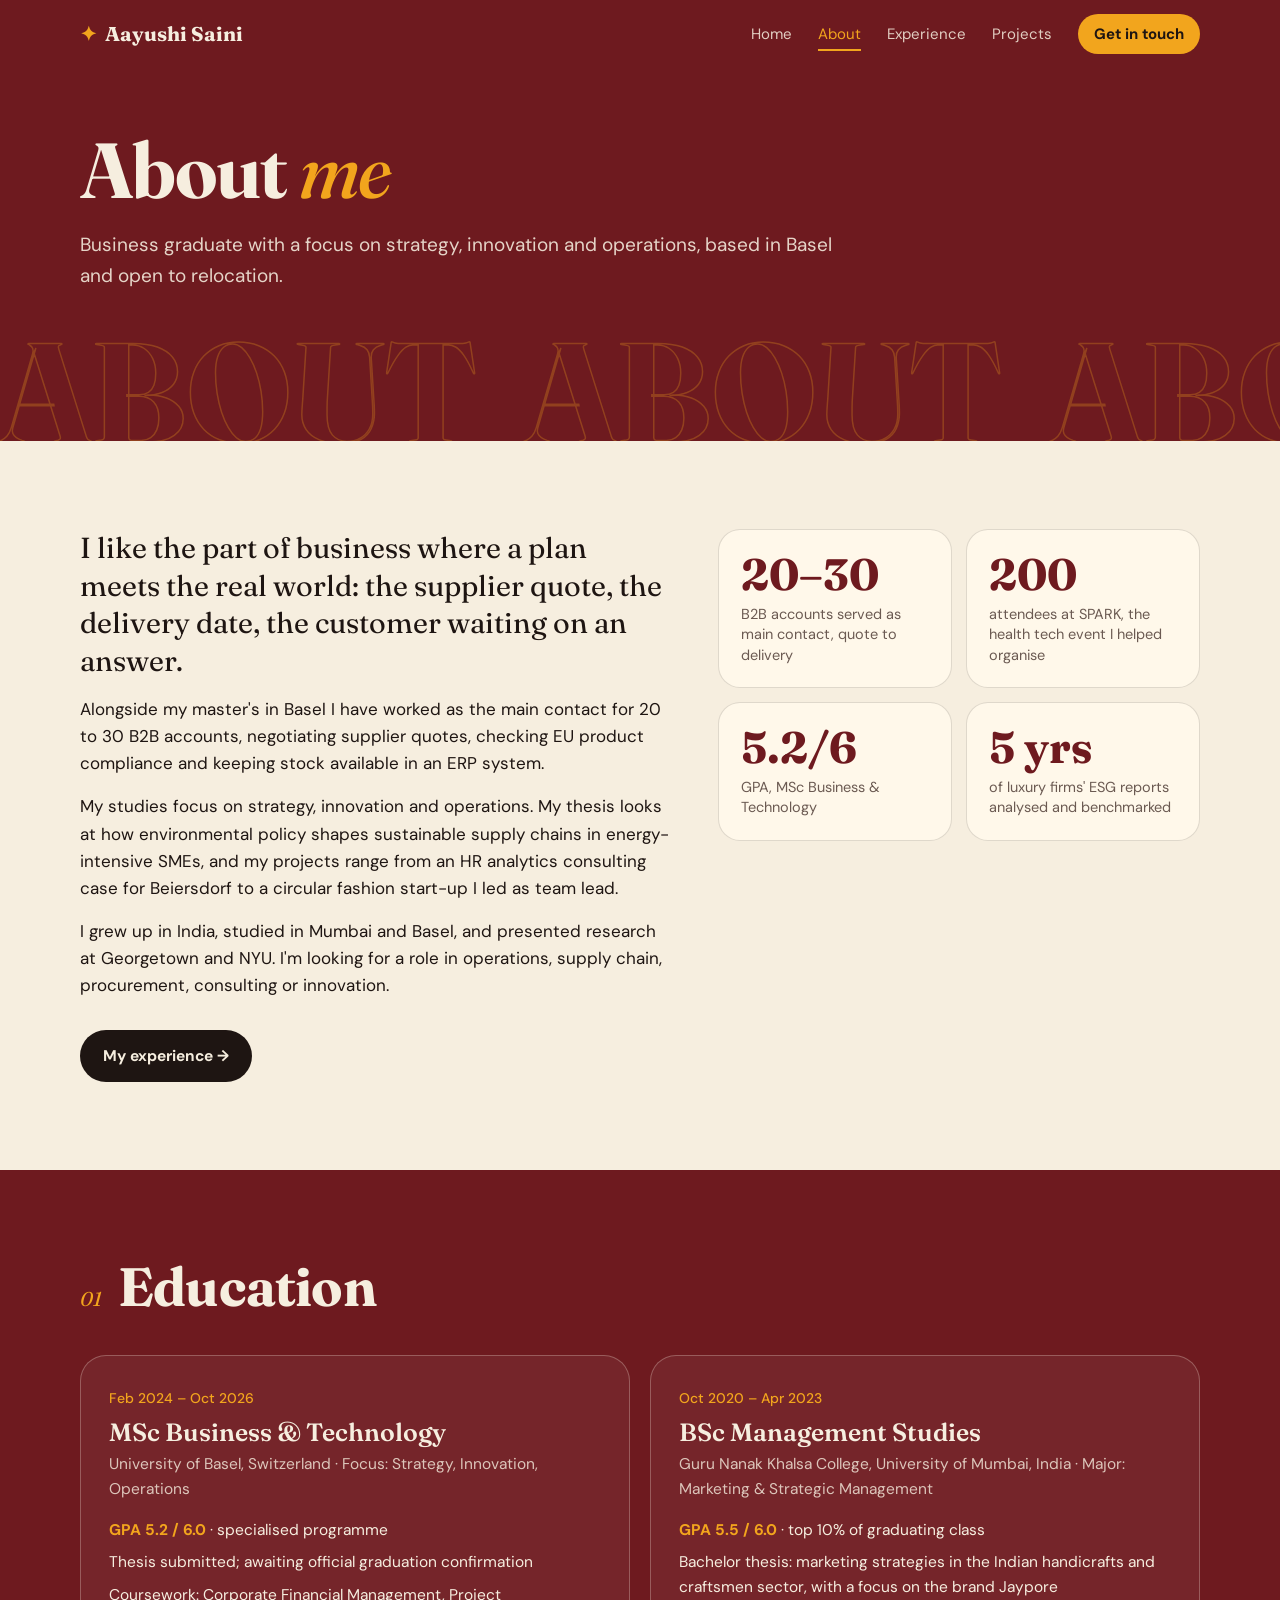
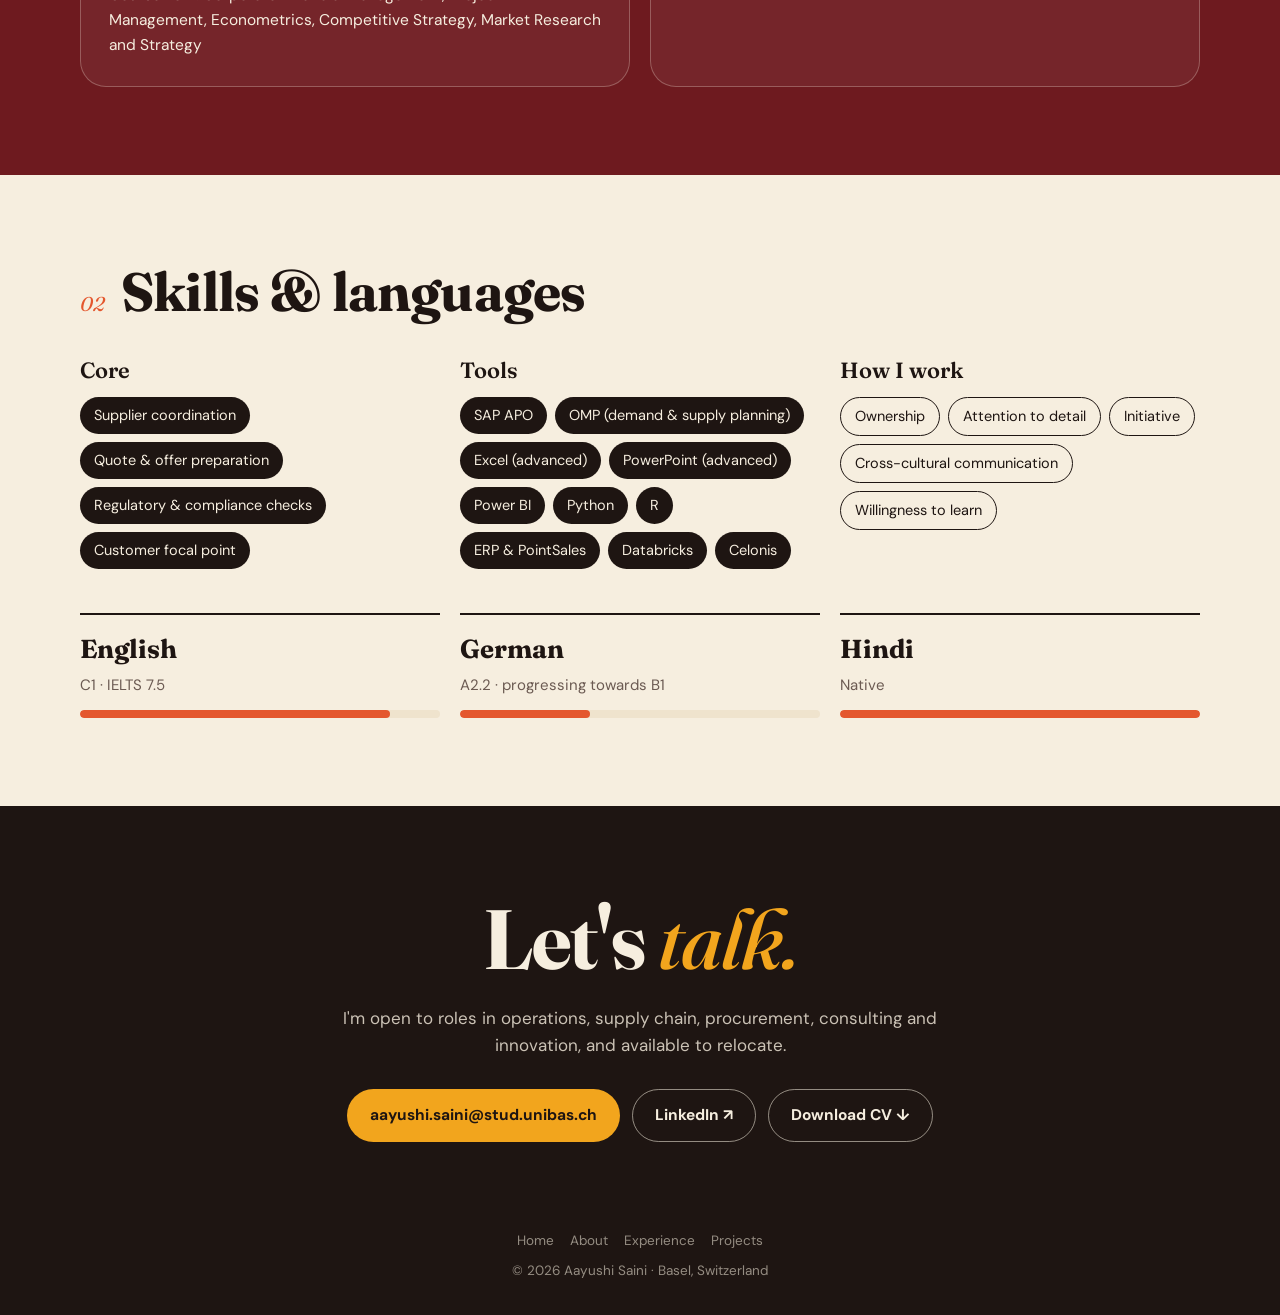
==== about.html @ 0bdf4740 "Add files via upload" ====
<!DOCTYPE html>
<html lang="en">
<head>
<meta charset="utf-8">
<meta name="viewport" content="width=device-width, initial-scale=1">
<title>About | Aayushi Saini</title>
<meta name="description" content="Education, skills and languages of Aayushi Saini.">
<meta property="og:title" content="About | Aayushi Saini">
<meta property="og:description" content="Education, skills and languages of Aayushi Saini.">
<meta property="og:image" content="photo.jpg">
<script>document.documentElement.className='js'</script>
<link rel="preconnect" href="https://fonts.googleapis.com">
<link rel="preconnect" href="https://fonts.gstatic.com" crossorigin>
<link href="https://fonts.googleapis.com/css2?family=Fraunces:ital,opsz,wght@0,9..144,400;0,9..144,600;0,9..144,700;1,9..144,500&family=DM+Sans:wght@400;500;700&display=swap" rel="stylesheet">
<link rel="stylesheet" href="style.css">
</head>
<body>
<div class="progress" aria-hidden="true"></div>
<header class="nav" id="nav">
  <div class="wrap">
    <a class="brand" href="index.html"><span class="star">✦</span> Aayushi Saini</a>
    <button class="menu-btn" id="menuBtn" aria-expanded="false" aria-controls="links">Menu</button>
    <nav class="links" id="links" aria-label="Pages">
      <a href="index.html">Home</a><a href="about.html" class="active" aria-current="page">About</a><a href="experience.html">Experience</a><a href="projects.html">Projects</a>
      <a class="cta" href="#contact">Get in touch</a>
    </nav>
  </div>
</header>

<main>
<div class="page-hero">
  <div class="ghost" aria-hidden="true"><span>ABOUT</span><span>ABOUT</span><span>ABOUT</span><span>ABOUT</span><span>ABOUT</span><span>ABOUT</span></div>
  <div class="wrap">
    <h1 class="rise" style="--d:0">About <em>me</em></h1>
    <p class="lead rise" style="--d:1">Business graduate with a focus on strategy, innovation and operations, based in Basel and open to relocation.</p>
  </div>
</div>

<section>
  <div class="wrap">
    <div class="about-grid">
      <div class="rv left">
        <p class="big">I like the part of business where a plan meets the real world: the supplier quote, the delivery date, the customer waiting on an answer.</p>
        <p>Alongside my master's in Basel I have worked as the main contact for 20 to 30 B2B accounts, negotiating supplier quotes, checking EU product compliance and keeping stock available in an ERP system.</p>
        <p>My studies focus on strategy, innovation and operations. My thesis looks at how environmental policy shapes sustainable supply chains in energy-intensive SMEs, and my projects range from an HR analytics consulting case for Beiersdorf to a circular fashion start-up I led as team lead.</p>
        <p>I grew up in India, studied in Mumbai and Basel, and presented research at Georgetown and NYU. I'm looking for a role in operations, supply chain, procurement, consulting or innovation.</p>
        <div class="btns"><a class="btn dark" href="experience.html">My experience →</a></div>
      </div>
      <div class="stats" data-stagger>
        <div class="stat rv zoom"><b data-count="30" data-prefix="20–">20–30</b><span>B2B accounts served as main contact, quote to delivery</span></div>
        <div class="stat rv zoom"><b data-count="200">200</b><span>attendees at SPARK, the health tech event I helped organise</span></div>
        <div class="stat rv zoom"><b data-count="5.2" data-dec="1" data-suffix="/6">5.2/6</b><span>GPA, MSc Business &amp; Technology</span></div>
        <div class="stat rv zoom"><b data-count="5" data-suffix=" yrs">5 yrs</b><span>of luxury firms' ESG reports analysed and benchmarked</span></div>
      </div>
    </div>
  </div>
</section>

<section class="wine" id="education">
  <div class="wrap">
    <div class="sec-head rv"><span class="num">01</span><h2>Education</h2></div>
    <div class="edu" data-stagger>
      <article class="rv">
        <span class="when">Feb 2024 – Oct 2026</span>
        <h3>MSc Business &amp; Technology</h3>
        <p class="school">University of Basel, Switzerland · Focus: Strategy, Innovation, Operations</p>
        <ul>
          <li><b>GPA 5.2 / 6.0</b> · specialised programme</li>
          <li>Thesis submitted; awaiting official graduation confirmation</li>
          <li>Coursework: Corporate Financial Management, Project Management, Econometrics, Competitive Strategy, Market Research and Strategy</li>
        </ul>
      </article>
      <article class="rv">
        <span class="when">Oct 2020 – Apr 2023</span>
        <h3>BSc Management Studies</h3>
        <p class="school">Guru Nanak Khalsa College, University of Mumbai, India · Major: Marketing &amp; Strategic Management</p>
        <ul>
          <li><b>GPA 5.5 / 6.0</b> · top 10% of graduating class</li>
          <li>Bachelor thesis: marketing strategies in the Indian handicrafts and craftsmen sector, with a focus on the brand Jaypore</li>
        </ul>
      </article>
    </div>
  </div>
</section>

<section id="skills">
  <div class="wrap">
    <div class="sec-head rv"><span class="num">02</span><h2>Skills &amp; languages</h2></div>
    <div class="skills" data-stagger>
      <div class="skill-col rv"><h3>Core</h3><ul class="chips"><li>Supplier coordination</li><li>Quote &amp; offer preparation</li><li>Regulatory &amp; compliance checks</li><li>Customer focal point</li></ul></div>
      <div class="skill-col rv"><h3>Tools</h3><ul class="chips"><li>SAP APO</li><li>OMP (demand &amp; supply planning)</li><li>Excel (advanced)</li><li>PowerPoint (advanced)</li><li>Power BI</li><li>Python</li><li>R</li><li>ERP &amp; PointSales</li><li>Databricks</li><li>Celonis</li></ul></div>
      <div class="skill-col rv"><h3>How I work</h3><ul class="chips soft"><li>Ownership</li><li>Attention to detail</li><li>Initiative</li><li>Cross-cultural communication</li><li>Willingness to learn</li></ul></div>
    </div>
    <div class="langs rv">
      <div class="lang"><b>English</b><span>C1 · IELTS 7.5</span><div class="bar"><i style="--w:86%"></i></div></div>
      <div class="lang"><b>German</b><span>A2.2 · progressing towards B1</span><div class="bar"><i style="--w:36%"></i></div></div>
      <div class="lang"><b>Hindi</b><span>Native</span><div class="bar"><i style="--w:100%"></i></div></div>
    </div>
  </div>
</section>

<section id="contact" class="contact">
  <div class="wrap rv">
    <h2>Let's <em>talk.</em></h2>
    <p>I'm open to roles in operations, supply chain, procurement, consulting and innovation, and available to relocate.</p>
    <div class="btns">
      <a class="btn gold" href="mailto:aayushi.saini@stud.unibas.ch">aayushi.saini@stud.unibas.ch</a>
      <a class="btn line" href="https://www.linkedin.com/in/aayushi-saini-a6031a227/" target="_blank" rel="noopener">LinkedIn ↗</a>
      <a class="btn line" href="Aayushi_Saini_CV.pdf" download>Download CV ↓</a>
    </div>
  </div>
</section>
</main>

<footer>
  <p><a href="index.html">Home</a><a href="about.html">About</a><a href="experience.html">Experience</a><a href="projects.html">Projects</a></p>
  <p>© <span id="yr">2026</span> Aayushi Saini · Basel, Switzerland</p>
</footer>
<script src="main.js"></script>
</body>
</html>
---- style.css ----
:root{
  --wine:#6E1A1F; --wine-deep:#541216; --cream:#F6EEDF; --cream-2:#EFE3CD; --paper:#fff8ea;
  --ink:#1E1512; --muted:#6B5A52; --gold:#F2A51D; --coral:#E4572E; --line:rgba(30,21,18,.14);
  --serif:"Fraunces",Georgia,"Times New Roman",serif;
  --sans:"DM Sans",system-ui,-apple-system,"Segoe UI",Arial,sans-serif;
}
@view-transition{navigation:auto}
*{box-sizing:border-box}
html{scroll-behavior:smooth;scroll-padding-top:76px}
body{margin:0;background:var(--cream);color:var(--ink);font-family:var(--sans);font-size:17px;line-height:1.6;-webkit-font-smoothing:antialiased}
img{max-width:100%;display:block}
a{color:inherit}
h1,h2,h3{font-family:var(--serif);line-height:1.08;margin:0;text-wrap:balance}
p{margin:0}
ul{margin:0;padding:0;list-style:none}
.wrap{width:min(1120px,100% - 40px);margin-inline:auto}
:focus-visible{outline:3px solid var(--gold);outline-offset:3px;border-radius:6px}

/* progress bar */
.progress{position:fixed;top:0;left:0;height:3px;width:100%;background:var(--gold);transform-origin:0 50%;transform:scaleX(0);z-index:60}

/* nav */
.nav{position:fixed;inset:0 0 auto 0;z-index:50;transition:background .25s,box-shadow .25s;view-transition-name:nav}
.nav.scrolled{background:rgba(84,18,22,.96);box-shadow:0 6px 24px rgba(0,0,0,.18)}
.nav .wrap{display:flex;align-items:center;justify-content:space-between;height:68px;color:var(--cream)}
.brand{font-family:var(--serif);font-weight:700;font-size:20px;text-decoration:none;display:flex;align-items:center;gap:8px}
.star{color:var(--gold);display:inline-block}
.brand:hover .star{animation:spin 1s ease}
.links{display:flex;align-items:center;gap:26px;font-size:15px}
.links a{text-decoration:none;opacity:.85;position:relative}
.links a:not(.cta)::after{content:"";position:absolute;left:0;right:0;bottom:-5px;height:2px;background:var(--gold);transform:scaleX(0);transform-origin:0 50%;transition:transform .25s}
.links a:hover::after,.links a.active::after{transform:scaleX(1)}
.links a:hover,.links a.active{opacity:1;color:var(--gold)}
.links a.cta{background:var(--gold);color:var(--ink);opacity:1;padding:8px 16px;border-radius:999px;font-weight:700}
.links a.cta:hover{background:#ffb93a;color:var(--ink)}
.menu-btn{display:none;background:none;border:1.5px solid rgba(246,238,223,.5);color:var(--cream);border-radius:999px;padding:7px 14px;font:inherit;font-size:14px;cursor:pointer}

/* hero (home) */
.hero{background:var(--wine);color:var(--cream);position:relative;overflow:hidden;padding:128px 0 150px}
.ghost{position:absolute;left:0;bottom:-18px;display:flex;width:max-content;font-family:var(--serif);font-weight:700;font-size:clamp(70px,15vw,210px);line-height:.9;white-space:nowrap;color:transparent;-webkit-text-stroke:1.5px rgba(242,165,29,.28);pointer-events:none;user-select:none;animation:marquee 38s linear infinite}
.ghost span{padding-right:.35em}
.hero .wrap{position:relative;display:grid;grid-template-columns:1.25fr .75fr;gap:48px;align-items:center}
.eyebrow{display:inline-block;background:var(--cream);color:var(--wine);font-weight:700;font-size:14px;letter-spacing:.02em;padding:7px 16px;border-radius:999px;margin-bottom:22px}
.hero h1{font-size:clamp(46px,7.4vw,92px);font-weight:700;letter-spacing:-.02em}
.hero h1 em,.page-hero h1 em{font-style:italic;font-weight:500;color:var(--gold)}
.hero .lead{font-size:clamp(17px,1.6vw,20px);max-width:56ch;margin-top:22px;color:rgba(246,238,223,.88)}
.btns{display:flex;flex-wrap:wrap;gap:12px;margin-top:30px}
.btn{display:inline-flex;align-items:center;gap:8px;text-decoration:none;font-weight:700;font-size:15.5px;padding:13px 22px;border-radius:999px;border:1.5px solid transparent;transition:transform .15s,background .15s,color .15s,box-shadow .15s}
.btn:hover{transform:translateY(-2px);box-shadow:0 8px 18px rgba(0,0,0,.18)}
.btn.gold{background:var(--gold);color:var(--ink)}
.btn.line{border-color:rgba(246,238,223,.55);color:var(--cream)}
.btn.line:hover{background:var(--cream);color:var(--wine)}
.btn.dark{background:var(--ink);color:var(--cream)}
.facts{display:flex;flex-wrap:wrap;gap:8px 10px;margin-top:30px;font-size:14px}
.facts li{border:1px solid rgba(246,238,223,.3);padding:5px 13px;border-radius:999px;color:rgba(246,238,223,.9)}
.spark{position:absolute;color:var(--gold);pointer-events:none;animation:twinkle 3.2s ease-in-out infinite}

/* hero entrance */
.rise{animation:rise .8s cubic-bezier(.2,.7,.2,1) both;animation-delay:calc(var(--d,0) * 110ms + 80ms)}
.stamp-holder{justify-self:center;position:relative;animation:drop 1s cubic-bezier(.2,.9,.25,1.15) .35s both,sway 7s ease-in-out 1.4s infinite alternate;transform-origin:78% 0}
.stamp{--r:6px;width:306px;height:378px;padding:20px;background:var(--cream);
  -webkit-mask:linear-gradient(#000 0 0) center/calc(100% - 18px) calc(100% - 18px) no-repeat,radial-gradient(circle var(--r) at 50% 50%,#0000 97%,#000) -9px -9px/18px 18px;
  mask:linear-gradient(#000 0 0) center/calc(100% - 18px) calc(100% - 18px) no-repeat,radial-gradient(circle var(--r) at 50% 50%,#0000 97%,#000) -9px -9px/18px 18px}
.stamp img{width:100%;height:100%;object-fit:cover;object-position:50% 18%}
.pin{position:absolute;top:-10px;right:26px;width:34px;height:34px;border-radius:50%;background:radial-gradient(circle at 35% 30%,#ffd27a,var(--gold) 55%,#b97400);box-shadow:3px 6px 8px rgba(0,0,0,.35)}
.tagchip{position:absolute;left:-34px;bottom:34px;background:var(--gold);color:var(--ink);font-weight:700;font-size:14px;padding:8px 16px;border-radius:999px;transform:rotate(-4deg);box-shadow:0 6px 14px rgba(0,0,0,.25)}

/* inner page hero */
.page-hero{background:var(--wine);color:var(--cream);position:relative;overflow:hidden;padding:128px 0 150px}
.page-hero .wrap{position:relative}
.page-hero h1{font-size:clamp(40px,6.4vw,78px);font-weight:700;letter-spacing:-.02em;max-width:18ch}
.page-hero .lead{margin-top:18px;max-width:60ch;color:rgba(246,238,223,.88);font-size:clamp(17px,1.5vw,19px)}
.page-hero .ghost{bottom:-14px;font-size:clamp(60px,11vw,150px)}
.crumb{display:inline-flex;gap:8px;font-size:14px;margin-bottom:18px;color:rgba(246,238,223,.8);text-decoration:none}
.crumb:hover{color:var(--gold)}

/* keyword strip */
.strip{background:var(--gold);color:var(--ink);overflow:hidden;padding:13px 0;font-family:var(--serif);font-style:italic;font-size:20px}
.strip div{display:flex;width:max-content;white-space:nowrap;animation:marquee 30s linear infinite}
.strip span{padding-right:26px}
.strip:hover div{animation-play-state:paused}

/* sections */
section{padding:88px 0}
.sec-head{display:flex;align-items:baseline;gap:16px;margin-bottom:38px;flex-wrap:wrap}
.num{font-family:var(--serif);font-style:italic;color:var(--coral);font-size:20px}
h2{font-size:clamp(34px,4.6vw,54px);font-weight:700;letter-spacing:-.015em}
.sub{color:var(--muted);max-width:60ch;margin-top:10px;flex-basis:100%}
.more{margin-left:auto;font-weight:700;font-size:15.5px;text-decoration:none;border-bottom:2px solid var(--gold);padding-bottom:2px}
.more:hover{color:var(--wine)}
.dark{background:var(--ink);color:var(--cream)}
.dark .sub{color:rgba(246,238,223,.7)}
.dark .num,.wine .num{color:var(--gold)}
.wine{background:var(--wine);color:var(--cream)}
.tint{background:var(--cream-2)}

/* about */
.about-grid{display:grid;grid-template-columns:1.1fr .9fr;gap:48px;align-items:start}
.about-grid p+p{margin-top:16px}
.big{font-family:var(--serif);font-size:clamp(22px,2.4vw,29px);line-height:1.3}
.stats{display:grid;grid-template-columns:1fr 1fr;gap:14px}
.stat{background:var(--paper);border:1px solid var(--line);border-radius:22px;padding:22px;transition:transform .2s,box-shadow .2s}
.stat:hover{transform:translateY(-4px) rotate(-1deg);box-shadow:0 14px 28px rgba(84,18,22,.12)}
.stat b{display:block;font-family:var(--serif);font-size:44px;line-height:1;color:var(--wine);font-variant-numeric:tabular-nums}
.stat span{display:block;margin-top:8px;font-size:14.5px;color:var(--muted);line-height:1.4}

/* explore tiles */
.tiles{display:grid;grid-template-columns:repeat(3,1fr);gap:20px}
.tile{position:relative;overflow:hidden;display:flex;flex-direction:column;gap:10px;min-height:230px;padding:28px;border-radius:26px;text-decoration:none;border:1px solid rgba(246,238,223,.25);background:rgba(255,255,255,.05);transition:transform .25s,background .25s,color .25s}
.tile::before{content:"";position:absolute;inset:auto -40px -40px auto;width:150px;height:150px;border-radius:50%;background:var(--gold);transform:scale(0);transition:transform .45s cubic-bezier(.2,.7,.2,1)}
.tile:hover{transform:translateY(-6px);background:rgba(255,255,255,.1)}
.tile:hover::before{transform:scale(1)}
.tile .n{font-family:var(--serif);font-style:italic;color:var(--gold)}
.tile h3{font-size:30px;font-weight:600}
.tile p{color:rgba(246,238,223,.8);font-size:15.5px;max-width:30ch}
.tile .go{margin-top:auto;position:relative;font-weight:700;font-size:22px;align-self:flex-end;transition:transform .25s,color .25s}
.tile:hover .go{color:var(--ink);transform:translate(-8px,-8px) rotate(-45deg)}

/* experience timeline */
.tl{position:relative}
.tl::before{content:"";position:absolute;left:8px;top:8px;bottom:8px;width:2px;background:rgba(246,238,223,.16)}
.tl .fill{position:absolute;left:8px;top:8px;width:2px;height:0;background:var(--gold);max-height:calc(100% - 16px)}
.xp{position:relative;margin-left:44px;border-top:1px solid rgba(246,238,223,.18)}
.xp:last-of-type{border-bottom:1px solid rgba(246,238,223,.18)}
.xp::before{content:"✦";position:absolute;left:-46px;top:30px;width:22px;text-align:center;color:var(--gold);background:var(--ink);font-size:17px;line-height:1.3}
.xp summary{list-style:none;cursor:pointer;display:grid;grid-template-columns:160px 1fr auto;gap:22px;align-items:center;padding:24px 4px}
.xp summary::-webkit-details-marker{display:none}
.xp .when{font-size:14px;color:var(--gold);font-weight:500}
.xp h3{font-size:clamp(21px,2.3vw,27px);font-weight:600}
.xp .org{display:block;color:rgba(246,238,223,.7);font-family:var(--sans);font-size:15px;margin-top:5px;font-weight:400}
.plus{width:38px;height:38px;border-radius:50%;border:1.5px solid rgba(246,238,223,.4);display:grid;place-items:center;font-size:22px;line-height:1;transition:transform .25s,background .25s,color .25s}
.xp[open] .plus{transform:rotate(45deg);background:var(--gold);color:var(--ink);border-color:var(--gold)}
.xp summary:hover .plus{border-color:var(--gold)}
.xp .body{padding:0 4px 28px 186px}
.xp[open] .body{animation:rise .45s ease both}
.xp .body li,.ticks li{position:relative;padding-left:24px;margin-bottom:10px;max-width:74ch}
.xp .body li{color:rgba(246,238,223,.9)}
.xp .body li::before,.ticks li::before{content:"✦";position:absolute;left:0;color:var(--gold);font-size:13px;top:3px}
.ticks li::before{color:var(--coral)}
.tags{display:flex;flex-wrap:wrap;gap:8px;margin-top:16px}
.tag{font-size:13px;padding:4px 12px;border-radius:999px;border:1px solid currentColor;opacity:.8}

/* project cards */
.filters{display:flex;flex-wrap:wrap;gap:8px;margin-bottom:26px}
.filters button{font:inherit;font-size:14.5px;font-weight:500;cursor:pointer;padding:8px 16px;border-radius:999px;border:1.5px solid var(--ink);background:transparent;color:var(--ink);transition:background .2s,color .2s,transform .15s}
.filters button:hover{transform:translateY(-2px)}
.filters button[aria-pressed="true"]{background:var(--ink);color:var(--cream)}
.cards{display:grid;grid-template-columns:repeat(3,1fr);gap:20px}
.cards.two{grid-template-columns:repeat(2,1fr)}
.card{min-width:0;background:var(--paper);border:1px solid var(--line);border-radius:26px;overflow:hidden;display:flex;flex-direction:column;text-decoration:none;transition:transform .25s,box-shadow .25s}
.card:hover{transform:translateY(-6px);box-shadow:0 18px 36px rgba(84,18,22,.16)}
.card.hide{display:none}
.card.pop{animation:pop .4s cubic-bezier(.2,.7,.2,1) both}
.cover{aspect-ratio:16/9;overflow:hidden;background:var(--wine);position:relative}
.cover img{width:100%;height:100%;object-fit:cover;transition:transform .6s cubic-bezier(.2,.7,.2,1)}
.card:hover .cover img{transform:scale(1.06)}
.cover.type{display:grid;place-items:center;color:var(--cream);font-family:var(--serif);font-size:clamp(22px,2.4vw,30px);font-style:italic;text-align:center;padding:20px;background:linear-gradient(135deg,var(--wine),var(--wine-deep))}
.cover.type::after{content:"✦";position:absolute;top:14px;right:18px;color:var(--gold);font-style:normal;animation:twinkle 3s ease-in-out infinite}
.card .in-pad{padding:22px 24px 24px;display:flex;flex-direction:column;gap:10px;flex:1}
.kind{font-size:13px;font-weight:700;letter-spacing:.06em;text-transform:uppercase;color:var(--coral)}
.card h3{font-size:23px;font-weight:600}
.card p{font-size:15.5px;color:var(--muted)}
.card .read{margin-top:auto;padding-top:8px;font-weight:700;font-size:15px;color:var(--wine)}
.card .read i{display:inline-block;font-style:normal;transition:transform .25s}
.card:hover .read i{transform:translateX(6px)}

/* project detail */
.case{display:grid;grid-template-columns:1.25fr .75fr;gap:44px;align-items:start}
.case.solo{grid-template-columns:1fr;max-width:820px}
.case dl{margin:0;display:grid;gap:22px}
.case dt{font-weight:700;font-size:13px;letter-spacing:.06em;text-transform:uppercase;color:var(--coral)}
.case dd{margin:6px 0 0}
.case h3{font-size:24px;margin:34px 0 14px}
.chips{display:flex;flex-wrap:wrap;gap:8px}
.chips li{background:var(--ink);color:var(--cream);font-size:14.5px;padding:7px 14px;border-radius:999px;transition:transform .15s,background .15s}
.chips li:hover{transform:translateY(-3px) rotate(-2deg);background:var(--wine)}
.chips.soft li{background:transparent;color:var(--ink);border:1.5px solid var(--ink)}
.chips.soft li:hover{background:var(--gold)}
.page-hero .chips{margin-top:22px}
.page-hero .chips li{background:transparent;border:1px solid rgba(246,238,223,.4)}
.pager{display:flex;justify-content:space-between;gap:16px;margin-top:56px;padding-top:26px;border-top:1px solid var(--line);flex-wrap:wrap}
.pager a{text-decoration:none;font-weight:700}
.pager a span{display:block;font-weight:400;font-size:14px;color:var(--muted)}
.pager a:hover{color:var(--wine)}

/* gallery */
.gal{margin:0;min-width:0;border-radius:16px;overflow:hidden;border:1px solid var(--line);background:#fff;position:sticky;top:90px}
.gal-view{display:block;width:100%;padding:0;border:0;background:none;cursor:zoom-in;aspect-ratio:16/9;overflow:hidden}
.gal-view img{width:100%;height:100%;object-fit:cover}
.gal-view img.swap{animation:fade .35s ease both}
.gal-bar{display:flex;align-items:center;justify-content:space-between;gap:10px;padding:8px 10px;background:var(--ink);color:var(--cream);font-size:13.5px}
.gal-bar .cap{flex:1;text-align:center;min-width:0;overflow:hidden;text-overflow:ellipsis;white-space:nowrap}
.gal-bar button,.lb button{font:inherit;font-size:18px;line-height:1;width:34px;height:34px;border-radius:50%;border:1.5px solid rgba(246,238,223,.45);background:none;color:var(--cream);cursor:pointer;flex:none}
.gal-bar button:hover,.lb button:hover{background:var(--gold);color:var(--ink);border-color:var(--gold)}
.thumbs{display:grid;grid-template-columns:repeat(6,1fr);gap:6px;padding:8px;background:var(--ink)}
.thumbs button{padding:0;border:2px solid transparent;border-radius:6px;overflow:hidden;cursor:pointer;background:none;opacity:.55;transition:opacity .2s,border-color .2s}
.thumbs button[aria-current="true"],.thumbs button:hover{opacity:1;border-color:var(--gold)}
.thumbs img{aspect-ratio:16/9;object-fit:cover;width:100%}
.lb{border:0;padding:0;overflow:visible;background:transparent;max-width:min(1200px,94vw);width:94vw}
.lb[open]{animation:pop .3s ease both}
.lb::backdrop{background:rgba(20,12,10,.88)}
.lb img{width:100%;max-height:82vh;object-fit:contain;border-radius:12px;background:#fff}
.lb .row{display:flex;align-items:center;justify-content:space-between;gap:12px;color:var(--cream);padding:12px 2px 0;font-size:15px}
.lb .row .cap{flex:1;text-align:center}

/* education */
.edu{display:grid;grid-template-columns:1fr 1fr;gap:20px}
.edu article{border:1px solid rgba(246,238,223,.28);border-radius:26px;padding:28px;background:rgba(255,255,255,.05);transition:transform .25s,background .25s}
.edu article:hover{transform:translateY(-5px);background:rgba(255,255,255,.1)}
.edu .when{color:var(--gold);font-size:14px;font-weight:500}
.edu h3{font-size:25px;font-weight:600;margin:8px 0 6px}
.edu .school{color:rgba(246,238,223,.8);font-size:15.5px}
.edu ul{margin-top:16px;display:grid;gap:8px;font-size:15.5px}
.edu li b{color:var(--gold);font-weight:700}

/* skills */
.skills{display:grid;grid-template-columns:repeat(3,1fr);gap:20px}
.skill-col h3{font-size:22px;font-weight:600;margin-bottom:14px}
.langs{margin-top:44px;display:grid;grid-template-columns:repeat(3,1fr);gap:20px}
.lang{border-top:2px solid var(--ink);padding-top:14px}
.lang b{font-family:var(--serif);font-size:26px;display:block}
.lang span{color:var(--muted);font-size:15px}
.bar{height:8px;border-radius:99px;background:var(--cream-2);margin-top:12px;overflow:hidden}
.tint .bar{background:#e3d4b8}
.bar i{display:block;height:100%;width:var(--w);background:var(--coral);border-radius:99px}
.js .bar i{width:0;transition:width 1.1s cubic-bezier(.2,.7,.2,1) .2s}
.js .in .bar i{width:var(--w)}

/* contact */
.contact{background:var(--ink);color:var(--cream);text-align:center;position:relative;overflow:hidden}
.contact h2{font-size:clamp(40px,7vw,84px)}
.contact h2 em{color:var(--gold);font-weight:500}
.contact p{max-width:52ch;margin:20px auto 0;color:rgba(246,238,223,.8)}
.contact .btns{justify-content:center}
footer{background:var(--ink);color:rgba(246,238,223,.55);font-size:13.5px;text-align:center;padding:0 20px 34px}
footer a{margin:0 8px;text-decoration:none}
footer a:hover{color:var(--gold)}
footer p+p{margin-top:8px}

/* scroll reveal (only hides when JS is running) */
.js .rv{opacity:0;transform:translateY(26px);transition:opacity .7s cubic-bezier(.2,.7,.2,1),transform .7s cubic-bezier(.2,.7,.2,1);transition-delay:calc(var(--i,0) * 90ms)}
.js .rv.left{transform:translateX(-30px)}
.js .rv.zoom{transform:scale(.94)}
.js .rv.in{opacity:1;transform:none}

@keyframes rise{from{opacity:0;transform:translateY(28px)}to{opacity:1;transform:none}}
@keyframes drop{from{opacity:0;transform:translateY(-70px) rotate(-14deg)}to{opacity:1;transform:rotate(4deg)}}
@keyframes sway{from{transform:rotate(4deg)}to{transform:rotate(1deg)}}
@keyframes marquee{to{transform:translateX(-50%)}}
@keyframes twinkle{0%,100%{opacity:.25;transform:scale(.7) rotate(0)}50%{opacity:1;transform:scale(1.15) rotate(45deg)}}
@keyframes spin{to{transform:rotate(360deg)}}
@keyframes pop{from{opacity:0;transform:scale(.94)}to{opacity:1;transform:none}}
@keyframes fade{from{opacity:.2}to{opacity:1}}

@media (prefers-reduced-motion:reduce){
  @view-transition{navigation:none}
  html{scroll-behavior:auto}
  *,*::before,*::after{animation:none!important;transition:none!important}
  .stamp-holder{transform:rotate(4deg)}
  .js .rv{opacity:1;transform:none}
  .js .bar i{width:var(--w)}
}

@media (max-width:900px){
  .hero .wrap,.about-grid,.case{grid-template-columns:1fr}
  .stamp-holder{order:-1;margin-bottom:8px}
  .stamp{width:234px;height:288px;padding:17px}
  .tagchip{left:-18px;bottom:22px;font-size:13px}
  .hero{padding:104px 0 120px}
  .page-hero{padding:104px 0 110px}
  .cards,.cards.two,.edu,.skills,.langs,.tiles{grid-template-columns:1fr}
  .tile{min-height:0}
  .xp summary{grid-template-columns:1fr auto;gap:6px 14px}
  .xp .when{grid-column:1/-1}
  .xp .body{padding-left:4px}
  .gal{position:static}
  section{padding:64px 0}
  .more{margin-left:0;flex-basis:100%}
  .menu-btn{display:block}
  .links{position:absolute;top:68px;left:0;right:0;background:var(--wine-deep);flex-direction:column;align-items:flex-start;gap:4px;padding:14px 20px 20px;display:none}
  .links.open{display:flex;animation:rise .3s ease both}
  .links a{padding:8px 0;font-size:17px}
  .links a.cta{margin-top:6px;padding:9px 18px}
}
@media (max-width:420px){.stats{grid-template-columns:1fr}}
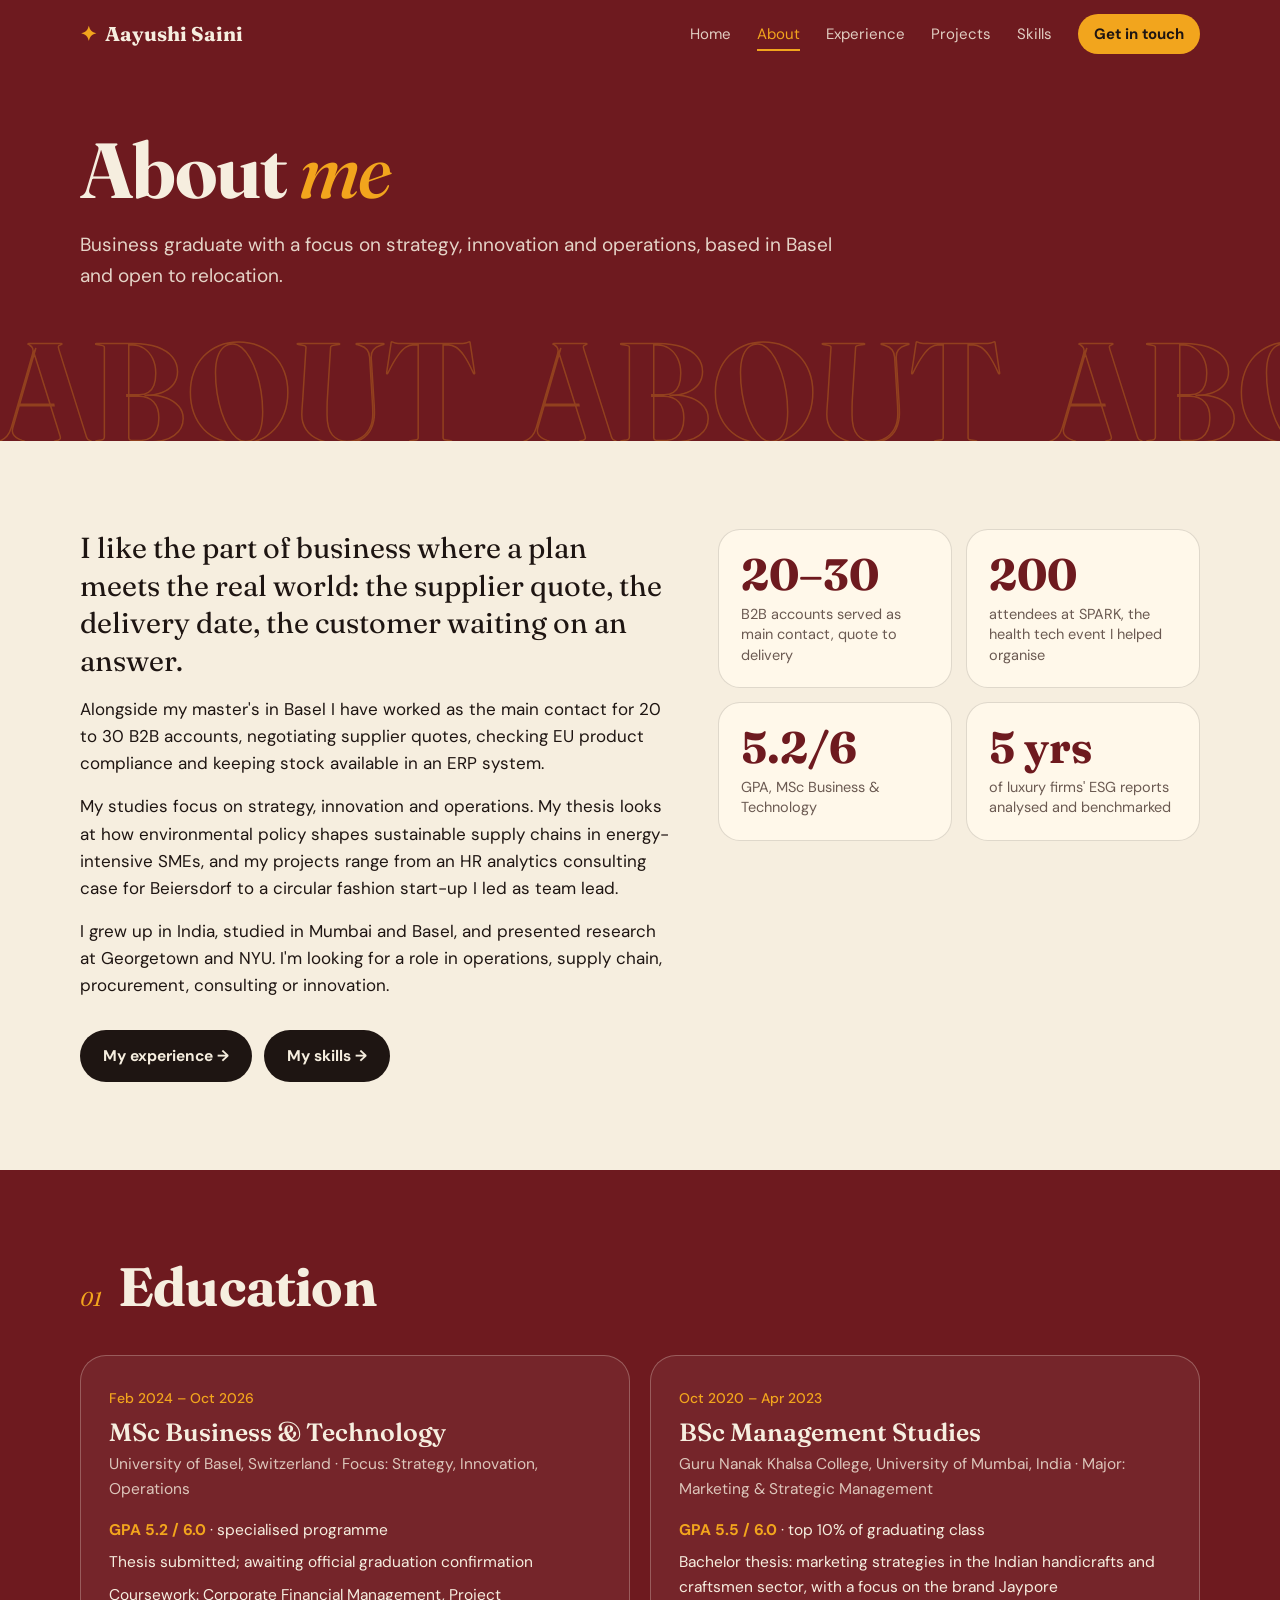
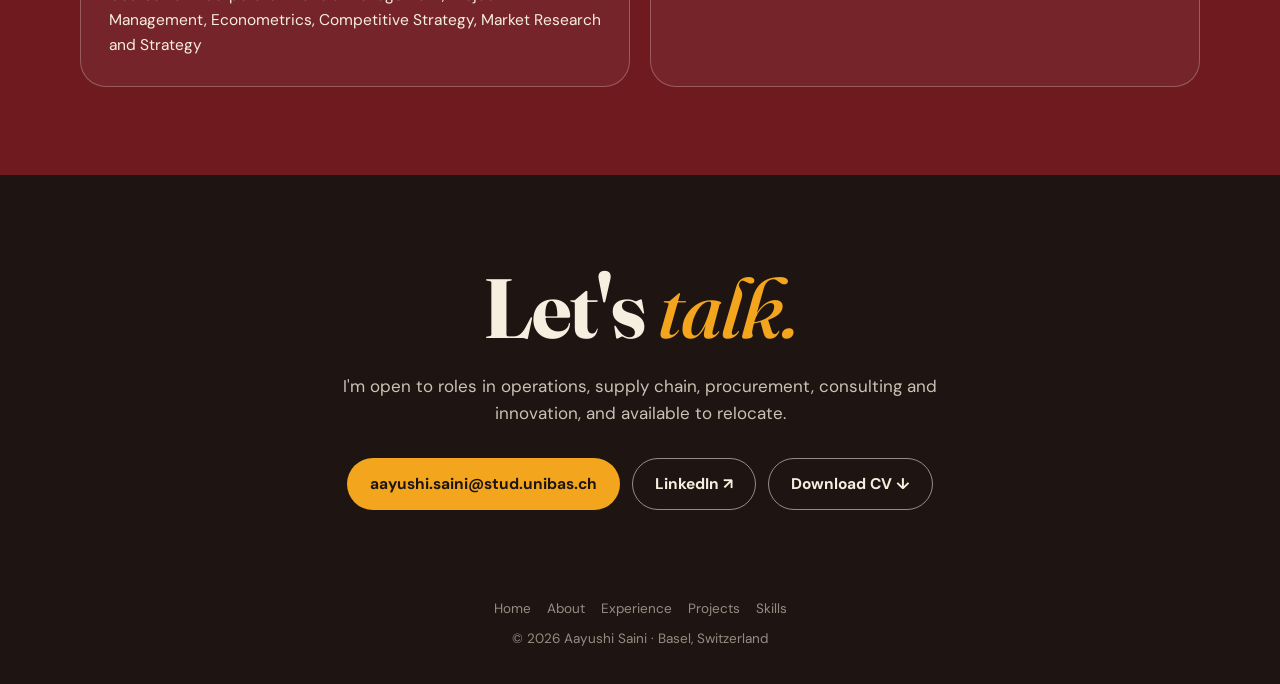
==== commit 0ad3e05a: "Add files via upload" ====
--- a/about.html
+++ b/about.html
@@ -4,9 +4,9 @@
 <meta charset="utf-8">
 <meta name="viewport" content="width=device-width, initial-scale=1">
 <title>About | Aayushi Saini</title>
-<meta name="description" content="Education, skills and languages of Aayushi Saini.">
+<meta name="description" content="Background and education of Aayushi Saini.">
 <meta property="og:title" content="About | Aayushi Saini">
-<meta property="og:description" content="Education, skills and languages of Aayushi Saini.">
+<meta property="og:description" content="Background and education of Aayushi Saini.">
 <meta property="og:image" content="photo.jpg">
 <script>document.documentElement.className='js'</script>
 <link rel="preconnect" href="https://fonts.googleapis.com">
@@ -21,7 +21,7 @@
     <a class="brand" href="index.html"><span class="star">✦</span> Aayushi Saini</a>
     <button class="menu-btn" id="menuBtn" aria-expanded="false" aria-controls="links">Menu</button>
     <nav class="links" id="links" aria-label="Pages">
-      <a href="index.html">Home</a><a href="about.html" class="active" aria-current="page">About</a><a href="experience.html">Experience</a><a href="projects.html">Projects</a>
+      <a href="index.html">Home</a><a href="about.html" class="active" aria-current="page">About</a><a href="experience.html">Experience</a><a href="projects.html">Projects</a><a href="skills.html">Skills</a>
       <a class="cta" href="#contact">Get in touch</a>
     </nav>
   </div>
@@ -44,7 +44,7 @@
         <p>Alongside my master's in Basel I have worked as the main contact for 20 to 30 B2B accounts, negotiating supplier quotes, checking EU product compliance and keeping stock available in an ERP system.</p>
         <p>My studies focus on strategy, innovation and operations. My thesis looks at how environmental policy shapes sustainable supply chains in energy-intensive SMEs, and my projects range from an HR analytics consulting case for Beiersdorf to a circular fashion start-up I led as team lead.</p>
         <p>I grew up in India, studied in Mumbai and Basel, and presented research at Georgetown and NYU. I'm looking for a role in operations, supply chain, procurement, consulting or innovation.</p>
-        <div class="btns"><a class="btn dark" href="experience.html">My experience →</a></div>
+        <div class="btns"><a class="btn dark" href="experience.html">My experience →</a><a class="btn dark" href="skills.html">My skills →</a></div>
       </div>
       <div class="stats" data-stagger>
         <div class="stat rv zoom"><b data-count="30" data-prefix="20–">20–30</b><span>B2B accounts served as main contact, quote to delivery</span></div>
@@ -83,22 +83,6 @@
   </div>
 </section>
 
-<section id="skills">
-  <div class="wrap">
-    <div class="sec-head rv"><span class="num">02</span><h2>Skills &amp; languages</h2></div>
-    <div class="skills" data-stagger>
-      <div class="skill-col rv"><h3>Core</h3><ul class="chips"><li>Supplier coordination</li><li>Quote &amp; offer preparation</li><li>Regulatory &amp; compliance checks</li><li>Customer focal point</li></ul></div>
-      <div class="skill-col rv"><h3>Tools</h3><ul class="chips"><li>SAP APO</li><li>OMP (demand &amp; supply planning)</li><li>Excel (advanced)</li><li>PowerPoint (advanced)</li><li>Power BI</li><li>Python</li><li>R</li><li>ERP &amp; PointSales</li><li>Databricks</li><li>Celonis</li></ul></div>
-      <div class="skill-col rv"><h3>How I work</h3><ul class="chips soft"><li>Ownership</li><li>Attention to detail</li><li>Initiative</li><li>Cross-cultural communication</li><li>Willingness to learn</li></ul></div>
-    </div>
-    <div class="langs rv">
-      <div class="lang"><b>English</b><span>C1 · IELTS 7.5</span><div class="bar"><i style="--w:86%"></i></div></div>
-      <div class="lang"><b>German</b><span>A2.2 · progressing towards B1</span><div class="bar"><i style="--w:36%"></i></div></div>
-      <div class="lang"><b>Hindi</b><span>Native</span><div class="bar"><i style="--w:100%"></i></div></div>
-    </div>
-  </div>
-</section>
-
 <section id="contact" class="contact">
   <div class="wrap rv">
     <h2>Let's <em>talk.</em></h2>
@@ -113,7 +97,7 @@
 </main>
 
 <footer>
-  <p><a href="index.html">Home</a><a href="about.html">About</a><a href="experience.html">Experience</a><a href="projects.html">Projects</a></p>
+  <p><a href="index.html">Home</a><a href="about.html">About</a><a href="experience.html">Experience</a><a href="projects.html">Projects</a><a href="skills.html">Skills</a></p>
   <p>© <span id="yr">2026</span> Aayushi Saini · Basel, Switzerland</p>
 </footer>
 <script src="main.js"></script>
--- a/style.css
+++ b/style.css
@@ -283,3 +283,41 @@
   .links a.cta{margin-top:6px;padding:9px 18px}
 }
 @media (max-width:420px){.stats{grid-template-columns:1fr}}
+
+/* experience journey panels */
+.xp-intro{font-family:var(--serif);font-size:20px;line-height:1.4;color:var(--cream);max-width:60ch;margin-bottom:20px}
+.xp-grid{display:grid;grid-template-columns:1fr 1.4fr;gap:14px}
+.panel{border:1px solid rgba(246,238,223,.2);border-radius:20px;padding:20px 22px;background:rgba(255,255,255,.04)}
+.panel.wide{grid-column:1/-1}
+.panel h4{margin:0 0 12px;font-size:13px;letter-spacing:.07em;text-transform:uppercase;color:var(--gold);display:flex;align-items:center;gap:10px}
+.panel h4 span{width:24px;height:24px;border-radius:50%;background:var(--gold);color:var(--ink);display:grid;place-items:center;font-size:13px;letter-spacing:0}
+.panel .tags{margin-top:0}
+.panel .tag{font-size:14.5px;padding:6px 14px;opacity:1}
+.xp .body .panel li:last-child{margin-bottom:0}
+.panel.next{background:var(--gold);border-color:var(--gold);color:var(--ink)}
+.panel.next h4{color:var(--wine-deep)}
+.panel.next h4 span{background:var(--ink);color:var(--gold)}
+.panel.next p{font-size:18px;line-height:1.5;max-width:70ch}
+
+/* skills page */
+.sk-grid{display:grid;grid-template-columns:repeat(5,1fr);gap:14px}
+.sk-grid.three{grid-template-columns:repeat(3,1fr)}
+.sk{background:var(--paper);border:1px solid var(--line);border-radius:20px;padding:20px;transition:transform .2s,box-shadow .2s,background .2s}
+.sk:hover{transform:translateY(-5px) rotate(-1deg);box-shadow:0 14px 28px rgba(84,18,22,.14)}
+.sk h3{font-size:21px;font-weight:600}
+.sk p{font-size:14.5px;color:var(--muted);margin-top:8px;line-height:1.45}
+.sk.glass{background:rgba(255,255,255,.06);border-color:rgba(246,238,223,.28)}
+.sk.glass:hover{background:rgba(255,255,255,.12)}
+.sk.glass p{color:rgba(246,238,223,.8)}
+.sk.outline{background:transparent;border:1.5px solid var(--ink)}
+.sk.outline:hover{background:var(--gold)}
+.sk.outline:hover p{color:var(--ink)}
+.page-hero .chips a{text-decoration:none}
+.page-hero .chips li:hover{background:var(--gold);color:var(--ink);border-color:var(--gold)}
+.tiles{grid-template-columns:repeat(4,1fr)}
+.tile h3{font-size:26px}
+@media (max-width:1100px){.sk-grid{grid-template-columns:repeat(3,1fr)}.tiles{grid-template-columns:repeat(2,1fr)}}
+@media (max-width:900px){.xp-grid{grid-template-columns:1fr}.sk-grid,.sk-grid.three{grid-template-columns:1fr 1fr}.tiles{grid-template-columns:1fr}}
+@media (max-width:480px){.sk-grid,.sk-grid.three{grid-template-columns:1fr}}
+.xp-note{border-left:3px solid var(--gold);padding:4px 0 4px 16px;margin:0 0 20px;color:rgba(246,238,223,.85);max-width:70ch;font-size:16px}
+.xp-note b{display:block;font-size:13px;letter-spacing:.07em;text-transform:uppercase;color:var(--gold);margin-bottom:2px}
